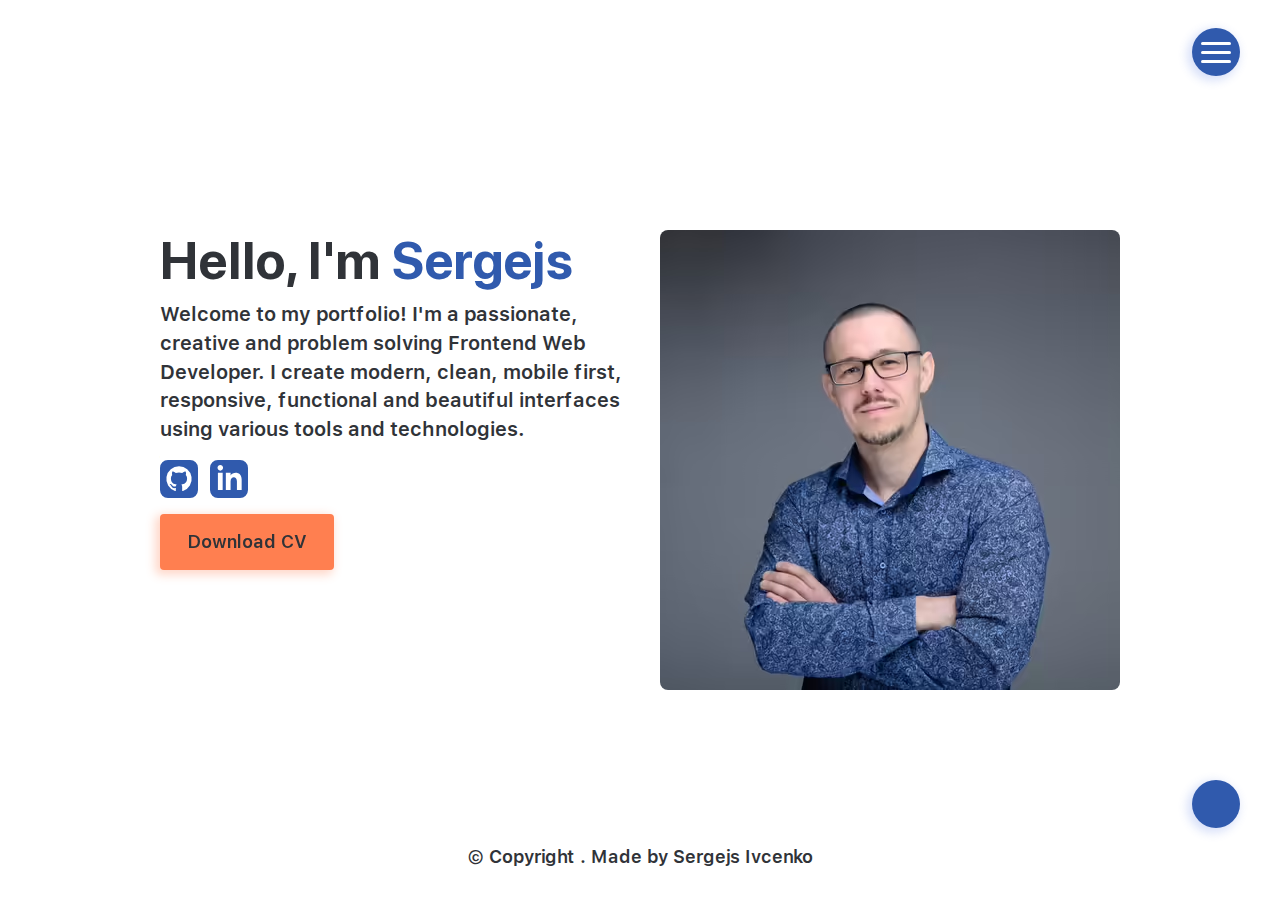
==== index.html @ 85f290d4 "Added preloaded scripts" ====
<!DOCTYPE html>
<html lang="en">

<head>
    <meta charset="UTF-8">
    <meta name="viewport" content="width=device-width, initial-scale=1.0">
    <meta name="description"
        content="Passionate, creative, and problem-solving Frontend Web Developer. I create modern, clean, mobile-first, responsive, functional, and beautiful interfaces.">
    <link rel="shortcut icon" href="./images/favicon.ico" type="image/x-icon">
    <!-- Preloading fonts start -->
    <link rel="preload" href="./fonts/SF-Pro-Display-Bold.woff2" as="font" type="font/woff2" crossorigin="">
    <link rel="preload" href="./fonts/SF-Pro-Display-Medium.woff2" as="font" type="font/woff2" crossorigin="">
    <link rel="preload" href="./fonts/SF-Pro-Text-Regular.woff2" as="font" type="font/woff2" crossorigin="">
    <link rel="preload" href="./fonts/SF-Pro-Text-Semibold.woff2" as="font" type="font/woff2" crossorigin="">
    <!-- Preloading fonts end -->
    <!-- Loading styles start -->
    <link rel="stylesheet" href="./styles/style.css" rel="preload">
    <!-- Loading styles end -->
    <!-- Preloading scripts start -->
    <link rel="preload" href="./js/gsap/gsap.min.js" as="script">
    <link rel="preload" href="./js/index.js" as="script">
    <link rel="preload" href="./js/animations.js" as="script">
    <link rel="preload" href="./js/focusTrap/index.js" as="script">
    <link rel="preload" href="./js/theme.js" as="script">
    <link rel="preload" href="./js/svgIcons/themeIcons.js" as="script">
    <link rel="preload" href="./js/navMenu/toggleMenu.js" as="script">
    <link rel="preload" href="./js/navMenu/closeMenu.js" as="script">
    <link rel="preload" href="./js/svgIcons/logoIcon.js" as="script">
    <!-- Preloading scripts end-->
    <!-- Loading scripts start -->
    <script src="./js/gsap/gsap.min.js" async></script>
    <script type="module" src="./js/index.js" async></script>
    <!-- Loading scripts end -->
    <base href="./">
    <title>Sergejs Ivcenko Portfolio | Front End Web Developer - Dublin</title>
</head>

<body>
    <!-- Grid wrapper start -->
    <div class="wrapper-grid">
        <!-- Header start -->
        <header class="header">
            <div class="wrapper-outer center-y space-between">
                <!-- Logo start -->
                <div id="logo"></div>
                <!-- Logo end -->

                <!-- Navigation start -->
                <div class="navigation">
                    <button type="button" class="navigation__btn btn btn-round center outline"
                        aria-label="Open Navigation" aria-pressed="false">
                        <span class="navigation__icon"></span>
                    </button>
                    <div class="navigation__bg" aria-expanded="false" role="navigation">
                        <!-- Main nav start -->
                        <nav class="navigation__nav center-x">
                            <ul class="navigation__list">
                                <li class="navigation__item">
                                    <a href="/" class="navigation__link active"><span data-title="Home">Home</span></a>
                                </li>
                                <li class="navigation__item">
                                    <a href="./pages/about-me.html" class="navigation__link "><span
                                            data-title="About Me">About
                                            Me</span></a>
                                </li>
                                <li class="navigation__item">
                                    <a href="./pages/projects/index.html" class="navigation__link "><span
                                            data-title="Projects">Projects</span></a>
                                </li>
                                <li class="navigation__item">
                                    <a href="./pages/blog.html" class="navigation__link "><span
                                            data-title="Blog">Blog</span></a>
                                </li>
                                <li class="navigation__item">
                                    <a href="./pages/contact-me.html" class="navigation__link "><span
                                            data-title="Contact Me">Contact Me</span></a>
                                </li>
                            </ul>
                        </nav>
                        <!-- Main nav end -->
                    </div>
                </div>
                <!-- Navigation end -->

            </div>
        </header>
        <!-- Header end -->

        <!-- Main start -->
        <main class="home center-y">
            <section class="home__section wrapper-outer">
                <div class="wrapper-inner home__section-columns">
                    <div class="home__content">
                        <div>
                            <h1 class="home__title heading-1">Hello, I&apos;m <span>Sergejs</span></h1>
                            <p class="home__desc">
                                Welcome to my portfolio! I&apos;m a passionate, creative and problem solving Frontend
                                Web
                                Developer. I create modern, clean,
                                mobile first, responsive, functional and beautiful interfaces using various tools and
                                technologies.
                            </p>
                        </div>
                        <div class="home__socials">
                            <a href="https://github.com/Sergio0831" target="_blank" aria-label="GitHub Profile"
                                class="home__socials-link"><svg xmlns="http://www.w3.org/2000/svg" viewBox="0 0 24 24"
                                    fill="currentColor">
                                    <path
                                        d="M19 0H5a5 5 0 00-5 5v14a5 5 0 005 5h14a5 5 0 005-5V5a5 5 0 00-5-5zm-4.466 19.59c-.405.078-.534-.171-.534-.384v-2.195c0-.747-.262-1.233-.55-1.481 1.782-.198 3.654-.875 3.654-3.947 0-.874-.312-1.588-.823-2.147.082-.202.356-1.016-.079-2.117 0 0-.671-.215-2.198.82A7.616 7.616 0 0012 7.868a7.643 7.643 0 00-2.003.269c-1.528-1.035-2.2-.82-2.2-.82-.434 1.102-.16 1.915-.077 2.118a3.092 3.092 0 00-.824 2.147c0 3.064 1.867 3.751 3.645 3.954-.229.2-.436.552-.508 1.07-.457.204-1.614.557-2.328-.666 0 0-.423-.768-1.227-.825 0 0-.78-.01-.055.487 0 0 .525.246.889 1.17 0 0 .463 1.428 2.688.944v1.489c0 .211-.129.459-.528.385A8 8 0 0112 4a8 8 0 012.534 15.59z" />
                                </svg></a>
                            <a href="https://www.linkedin.com/in/ivcenko/" target="_blank" aria-label="LinkedIn Profile"
                                class="home__socials-link">
                                <svg xmlns="http://www.w3.org/2000/svg" viewBox="0 0 24 24" fill="currentColor">
                                    <path
                                        d="M19 0H5a5 5 0 00-5 5v14a5 5 0 005 5h14a5 5 0 005-5V5a5 5 0 00-5-5zM8 19H5V8h3v11zM6.5 6.732c-.966 0-1.75-.79-1.75-1.764s.784-1.764 1.75-1.764 1.75.79 1.75 1.764-.783 1.764-1.75 1.764zM20 19h-3v-5.604c0-3.368-4-3.113-4 0V19h-3V8h3v1.765c1.396-2.586 7-2.777 7 2.476V19z" />
                                </svg>
                            </a>
                        </div>
                        <a href="./assets/Sergejs_Ivcenko_CV.pdf" class="home__btn btn-primary btn-primary--large"
                            download>
                            Download CV
                        </a>
                    </div>
                    <!-- Home image start -->
                    <picture class="home__image">
                        <!-- Avif format -->
                        <source
                            srcset="./images/home-page/portrait-960.avif 960w, ./images/home-page/portrait-820.avif 820w, ./images/home-page/portrait-460.avif 460w"
                            type="image/avif" sizes="(max-width: 960px) calc(100vw - 60px), 460px">
                        <!-- Fallback image -->
                        <img srcset="./images/home-page/portrait-960.webp 960w, ./images/home-page/portrait-820.webp 820w, ./images/home-page/portrait-460.webp 460w"
                            sizes="(max-width: 960px) calc(100vw - 60px), 460px"
                            src="./images/home-page/portrait-460.webp" class="home__portrait"
                            alt="Sergejs Ivcenko Portrait" width="460" height="460" loading="eager"
                            fetchpriority="high">
                    </picture>
                    <!-- Home image end -->
                </div>
            </section>
        </main>
        <!-- Main end -->

        <!-- Theme button start -->
        <button type="button" class="theme-btn btn btn-round center" role="switch" aria-checked="false"
            aria-label="Light Theme"></button>
        <!-- Theme button end -->

        <!-- Footer start -->
        <footer class="footer text-center">
            <div class="wrapper-outer">
                <p class="footer__copy">© Copyright <span id="footerYear"></span>. Made by Sergejs Ivcenko</p>
            </div>

        </footer>
        <!-- Footer start -->
    </div>
    <!-- Grid wrapper end -->

</body>

</html>
---- styles/style.css ----
/* Connected fonts */
@font-face {
	font-family: 'SF Pro Display';
	src: url('../fonts/SF-Pro-Display-Bold.woff2') format('woff2');
	font-weight: 700;
	font-display: swap;
	font-style: normal;
}

@font-face {
	font-family: 'SF Pro Display';
	src: url('../fonts/SF-Pro-Display-Medium.woff2') format('woff2');
	font-weight: 500;
	font-display: swap;
	font-style: normal;
}

@font-face {
	font-family: 'SF Pro Text';
	src: url('../fonts/SF-Pro-Text-Regular.woff2') format('woff2');
	font-weight: 400;
	font-display: swap;
	font-style: normal;
}

@font-face {
	font-family: 'SF Pro Text';
	src: url('../fonts/SF-Pro-Text-Semibold.woff2') format('woff2');
	font-weight: 600;
	font-display: swap;
	font-style: normal;
}

/* Variables */
:root {
	/* Colors */
	--monochrome-clr-light: #fff;
	--monochrome-clr-dark: #303338;
	--primary-clr-light: #567ae4;
	--primary-clr-base: #305aad;
	--primary-clr-dark-light: #233e59;
	--primary-clr-dark: #152739;
	--primary-clr-dark-700: #071626;
	--secondary-clr-light: #f68f6f;
	--secondary-clr-base: #ff7f50;
	--clr-error-light: #ff5252;
	--clr-error-base: #cd2c2c;
	--clr-input-light: rgba(255, 255, 255, 0.6);
	--clr-input-dark: rgba(48, 51, 56, 0.6);
	--clr-inherit: inherit;
	--clr-current: currentColor;
	--clr-transparent: transparent;

	/* Fonts */
	--font-headings: 'Sf Pro Display', sans-serif;
	--font-body: 'SF Pro Text', sans-serif;

	/* Font size */
	--text-xs: 0.75rem; /* 12px */
	--text-sm: 0.875rem; /* 14px */
	--text-base: 1rem; /* 16px */
	--text-md: 1.125rem; /* 18px */
	--text-lg: 1.375rem; /* 22px */
	--text-xl: 1.75rem; /* 28px */
	--text-2xl: 2.25rem; /* 36px */
	--text-3xl: 3.25rem; /* 52px */
	--text-full: 100%; /* 100% */
	--text-inherit: inherit;

	/* Font weight */
	--fw-normal: 400;
	--fw-medium: 500;
	--fw-semibold: 600;
	--fw-bold: 700;

	/* Line height */
	--lh-small: 120%;
	--lh-large: 160%;

	/* Border radius */
	--rounded: 0.25rem; /* 4px */
	--rounded-md: 0.5rem; /* 8px */
	--rounded-lg: 0.75rem; /* 12px */
	--rounded-full: 100%; /* 100% */

	/* Spacing */
	--spacing-1: 0.25rem; /* 4px */
	--spacing-1-5: 0.375rem; /* 6px */
	--spacing-2: 0.5rem; /* 8px */
	--spacing-2-5: 0.625rem; /* 10px */
	--spacing-3: 0.75rem; /* 12px */
	--spacing-4: 1rem; /* 16px */
	--spacing-5: 1.25rem; /* 20px */
	--spacing-6: 1.5rem; /* 24px */
	--spacing-7: 1.75rem; /* 28px */
	--spacing-8: 2rem; /* 32px */
	--spacing-9: 2.25rem; /* 36px */
	--spacing-10: 2.5rem; /* 40px */
	--spacing-11: 2.75rem; /* 44px */
	--spacing-12: 3rem; /* 48px */
	--spacing-13: 3.25rem; /* 52px */
	--spacing-14: 3.5rem; /* 56px */
	--spacing-15: 3.75rem; /* 60px */
	--spacing-16: 4rem; /* 64px */
	--spacing-20: 5rem; /* 80px */

	/* Display */
	--d-flex: flex;
	--d-grid: grid;
	--d-block: block;
	--d-inline-block: inline-block;

	/* Flex */
	--flex-wrap: wrap;

	/* Align */
	--align-center: center;
	--align-start: start;
	--align-end: end;

	/* Justify */
	--justify-center: center;
	--justify-start: flex-start;
	--justify-end: flex-end;
	--justify-between: space-between;

	/* Widht */
	--w-full: 100%;
	--w-screen: 100vw;
	--w-min: min-content;
	--w-max: max-content;
	--w-fit: fit-content;
	--w-auto: auto;
	--wrapper-outer-width: min(75rem, calc(var(--w-full) - 3.75rem));
	--wrapper-inner-width: min(60rem, var(--w-full));

	/* Height */
	--h-full: 100%;
	--h-screen: 100vh;
	--h-auto: auto;

	/* Position */
	--p-relative: relative;
	--p-absolute: absolute;
	--p-fixed: fixed;

	/* Top/Right/Bottom/Left */
	--inset-x-0: 0;
	--inset-y-0: 0;
	--inset-0: 0;

	/* Opacity */
	--opacity-full: 1;
	--opacity-none: 0;

	/* Overflow */
	--overflow-auto: auto;
	--overflow-hidden: hidden;

	/* Box shadow */
	--button-shadow: -3px 3px 10px 2px rgba(255, 127, 80, 0.3);
	--button-shadow-hover: -3px 3px 15px 5px rgba(255, 127, 80, 0.5);
	--blue-shadow: -3px 3px 10px 2px rgba(65, 105, 225, 0.2);
	--blue-shadow-hover: -3px 3px 10px 3px rgba(65, 105, 225, 0.4);
	--card-shadow: 0 0.313rem 1.25rem 0 rgba(65, 105, 225, 0.2);

	/* Transition */
	--transition-base: 0.3s cubic-bezier(0.4, 0, 0.2, 1);
}

/* Media for the system dark mode */
@media (prefers-color-scheme: dark) {
	:root {
		--body-bg: var(--primary-clr-dark);
		--form-bg: var(--primary-clr-dark-light);
		--body-text: var(--monochrome-clr-light);
		--theme-btn: var(--primary-clr-light);
		--clr-secondary: var(--secondary-clr-light);
		--body-link: var(--secondary-clr-light);
		--error: var(--clr-error-light);
		--input: var(--clr-input-light);
	}
}

/* Media for the system lignt mode */
@media (prefers-color-scheme: light) {
	:root {
		--body-bg: var(--monochrome-clr-light);
		--form-bg: var(--monochrome-clr-light);
		--body-text: var(--monochrome-clr-dark);
		--theme-btn: var(--primary-clr-base);
		--clr-secondary: var(--secondary-clr-base);
		--body-link: var(--primary-clr-base);
		--input: var(--clr-input-dark);
		--error: var(--clr-error-base);
	}
}

/* Color scheme for the dark mode */
[color-scheme='dark'] {
	--body-bg: var(--primary-clr-dark);
	--form-bg: var(--primary-clr-dark-light);
	--body-text: var(--monochrome-clr-light);
	--theme-btn: var(--primary-clr-light);
	--clr-secondary: var(--secondary-clr-light);
	--body-link: var(--secondary-clr-light);
	--input: var(--clr-input-light);
	--error: var(--clr-error-light);
}

/* Color scheme for the light mode */
[color-scheme='light'] {
	--body-bg: var(--monochrome-clr-light);
	--form-bg: var(--monochrome-clr-light);
	--body-text: var(--monochrome-clr-dark);
	--theme-btn: var(--primary-clr-base);
	--clr-secondary: var(--secondary-clr-base);
	--body-link: var(--primary-clr-base);
	--input: var(--clr-input-dark);
	--error: var(--clr-error-base);
}

/* Reset styles */
*,
*::after,
*::before {
	margin: 0;
	padding: 0;
	box-sizing: border-box;
}

ul {
	list-style-type: none;
}

a {
	text-decoration: none;
	outline: none;
	display: var(--d-inline-block);
	transition: var(--transition-base);
}

img,
picture {
	display: var(--d-block);
	max-width: var(--w-full);
	height: var(--h-full);
	object-fit: cover;
}

img {
	width: var(--w-auto);
	height: var(--h-auto);
}

button {
	cursor: pointer;
}

span {
	display: var(--d-inline-block);
}

input,
button,
textarea {
	font: var(--text-inherit);
}

textarea {
	resize: vertical;
}

/* Base styles */
html {
	font-size: var(--text-full);
}

body {
	position: var(--p-relative);
	background-color: var(--body-bg);
	color: var(--body-text);
	font-family: var(--font-body);
	line-height: var(--lh-large);
	font-weight: var(--fw-normal);
	font-size: var(--text-base);
	transition: background-color var(--transition-base),
		color var(--transition-base);
}

/* Typography */
.heading-1,
.heading-2,
.heading-3,
.heading-4 {
	line-height: var(--lh-small);
	font-family: var(--font-headings);
	letter-spacing: 1px;
}

.heading-1 {
	font-size: clamp(var(--text-2xl), 5vw + 1rem, var(--text-3xl));
}

.heading-2 {
	font-size: var(--text-2xl);
}

.heading-3 {
	font-size: var(--text-xl);
}

.heading-4 {
	font-size: var(--text-lg);
}

/* Buttons */
.btn {
	border: none;
}

.btn-round {
	width: 3rem;
	height: 3rem;
	border-radius: var(--rounded-full);
	background-color: var(--theme-btn);
	transition: transform var(--transition-base),
		background-color var(--transition-base), box-shadow var(--transition-base);
	box-shadow: var(--blue-shadow);
	position: var(--p-relative);
	outline: none;
	will-change: transform;
}

@media (hover: hover) {
	.btn-round:hover {
		transform: translate(5px, -5px) scale(1.05);
		box-shadow: var(--blue-shadow-hover);
	}
}

.btn-round:active {
	transform: translate(0, 0) scale(0.95);
	box-shadow: var(--blue-shadow);
}

.btn-primary {
	font-weight: var(--fw-semibold);
	color: var(--monochrome-clr-dark);
	background-color: var(--clr-secondary);
	border-radius: var(--rounded);
	box-shadow: var(--button-shadow);
	transition: transform var(--transition-base),
		background-color var(--transition-base), box-shadow var(--transition-base);
	will-change: transform;
}

.btn-primary--large {
	font-size: var(--text-inherit);
	padding: 0.75em 1.5em;
}

.btn-primary--small {
	font-size: var(--text-base);
	padding: 0.625em 1.25em;
}

@media (hover: hover) {
	.btn-primary:hover:not(:disabled) {
		transform: translate(5px, -5px) scale(1.05);
		box-shadow: var(--button-shadow-hover);
	}
}

.btn-primary:focus-visible:not(:disabled) {
	transform: translate(5px, -5px) scale(1.05);
	box-shadow: var(--button-shadow-hover);
}

.btn-primary:active:not(:disabled) {
	transform: translate(0, 0) scale(0.95);
	box-shadow: var(--button-shadow);
}

/* Links styles */
.body-link {
	position: var(--p-relative);
	color: var(--body-link);
	font-weight: var(--fw-semibold);
}

.body-link::before {
	content: '';
	position: var(--p-absolute);
	left: 0;
	bottom: 0;
	background-color: var(--body-link);
	width: var(--w-full);
	height: 2px;
	transform: scaleX(0);
	transform-origin: bottom right;
	transition: transform var(--transition-base);
}

.body-link:hover::before,
.body-link:focus::before {
	transform-origin: bottom left;
	transform: scaleX(1);
}

/* Utility classes */
.wrapper-grid {
	display: var(--d-grid);
	grid-template-columns: 1fr;
	grid-template-rows: auto 1fr auto;
	min-height: var(--h-screen);
}

.wrapper-outer {
	width: var(--wrapper-outer-width);
	margin: 0 auto;
}

.wrapper-inner {
	width: var(--wrapper-inner-width);
	margin: 0 auto;
}

.center {
	display: var(--d-flex);
	align-items: var(--align-center);
	justify-content: var(--justify-center);
}

.center-y {
	display: var(--d-flex);
	align-items: var(--align-center);
}

.center-x {
	display: var(--d-flex);
	justify-content: var(--justify-center);
}

.space-between {
	justify-content: var(--justify-between);
}

.responsive-columns {
	display: var(--d-flex);
	flex-wrap: var(--flex-wrap);
}

.text-center {
	text-align: var(--align-center);
}

/* Custom outline */
.outline {
	position: var(--p-relative);
	color: var(--secondary-clr-base);
}

.outline:before {
	content: '';
	inset: var(--inset-0);
	transition: opacity var(--transition-base), box-shadow var(--transition-base);
	opacity: var(--opacity-none);
	position: var(--p-absolute);
	margin: -4px;
	border-radius: inherit;
	background-color: var(--clr-transparent);
}

.outline:focus-visible::before {
	opacity: var(--opacity-full);
	box-shadow: 0 0 0 0.2rem var(--clr-current);
}

/* Logo icon styles */
.logo-icon {
	vertical-align: middle;
	transition: fill var(--transition-base);
}

/* Header styles */
.header {
	padding: var(--spacing-7) 0;
}

.header__logo {
	border-radius: var(--rounded-md);
}

/* Navigation button styles */
.navigation__btn {
	text-align: var(--align-center);
	z-index: 5;
}

.navigation__icon {
	position: var(--p-relative);
}

.navigation__icon,
.navigation__icon::before,
.navigation__icon::after {
	height: 3px;
	width: 1.875rem;
	background-color: var(--monochrome-clr-light);
	transition: transform var(--transition-base),
		background-color var(--transition-base);
	border-radius: var(--rounded);
	transition-delay: 0.9s;
	will-change: transform;
}

.navigation__icon::after,
.navigation__icon::before {
	content: '';
	position: var(--p-absolute);
	left: 0;
}

.navigation__icon::before {
	transform: translateY(-0.563rem);
}
.navigation__icon::after {
	transform: translateY(0.563rem);
}

.navigation__btn[aria-pressed='true'] .navigation__icon {
	background-color: var(--clr-transparent);
	transition-delay: 0s;
}

/* Rotate navigation button lines when aria-pressed attribute is true */
.navigation__btn[aria-pressed='true'] .navigation__icon::before {
	transform: translateY(0) rotate(135deg);
	transition-delay: 0s;
}

.navigation__btn[aria-pressed='true'] .navigation__icon::after {
	transform: translateY(0) rotate(-135deg);
	transition-delay: 0s;
}

/* Navigation background styles */
.navigation__bg {
	position: var(--p-absolute);
	top: var(--inset-y-0);
	left: var(--inset-x-0);
	background-color: var(--primary-clr-dark-700);
	transition: clip-path 0.5s cubic-bezier(0.19, 1, 0.22, 1);
	width: var(--w-full);
	height: var(--h-full);
	z-index: 4;
	clip-path: circle(
		0rem at calc(((100% + var(--wrapper-outer-width)) / 2) - 1.5rem) 3rem
	);
	transition-delay: 0.9s;
	overflow-y: var(--overflow-auto);
}

.navigation__bg[aria-expanded='true'] {
	clip-path: circle(100% at 50% 50%);
	transition: clip-path 2.5s cubic-bezier(0.19, 1, 0.22, 1);
}

/* Nav styles */
.navigation__nav {
	display: none;
	height: var(--h-full);
	padding: 20vh 0 0;
}

/* Nav links styles */
.navigation__item {
	margin: 0 0 var(--spacing-7);
	will-change: transform;
}

.navigation__item:last-child {
	margin: 0;
}

.navigation__link {
	position: var(--p-relative);
	font-size: var(--text-3xl);
	color: var(--secondary-clr-light);
	font-family: var(--font-headings);
	font-weight: var(--fw-bold);
	line-height: var(--lh-small);
	letter-spacing: 1px;
}

/* Nav links hover animation */
span[data-title]::before {
	content: attr(data-title);
	position: var(--p-absolute);
	top: var(--inset-y-0);
	left: var(--inset-x-0);
	color: var(--monochrome-clr-light);
	clip-path: inset(0 0 0 0);
	transition: transform var(--transition-base), opacity var(--transition-base),
		clip-path var(--transition-base);
}

.navigation__link:hover span[data-title]::before,
.navigation__link:focus-visible span[data-title]::before,
.navigation__link.active span[data-title]::before {
	clip-path: inset(100% 0 0 0);
}

/* Home page styles */
.home__section-columns {
	display: var(--d-grid);
	row-gap: var(--spacing-6);
}

.home__content {
	display: var(--d-grid);
	row-gap: var(--spacing-4);
	align-self: var(--align-start);
}

.home__title {
	margin: 0 0 var(--spacing-2);
}

.home__title span {
	color: var(--theme-btn);
	transition: var(--transition-base);
}

.home__desc {
	font-size: var(--text-md);
	font-weight: var(--fw-semibold);
}

.home__socials {
	display: var(--d-flex);
	column-gap: var(--spacing-3);
}

.home__socials-link {
	width: 2.375rem;
	height: 2.375rem;
	color: var(--theme-btn);
}

.home__socials-link:hover,
.home__socials-link:focus-visible {
	color: var(--clr-secondary);
}

.home__btn {
	justify-self: var(--justify-start);
}

.home__portrait {
	border-radius: var(--rounded-md);
}

/* About Me Page styles */
.about-me__image {
	border-radius: var(--rounded-md);
}

.about-me,
.what-i-do {
	margin: 0 0 var(--spacing-10);
}

.about-me__title,
.what-i-do__title,
.skills__title {
	margin: 0 0 var(--spacing-5);
}

.about-me__columns {
	display: var(--d-grid);
	row-gap: var(--spacing-8);
}

.what-i-do__columns {
	column-gap: 8%;
	row-gap: var(--spacing-6);
}

.what-i-do__column {
	flex: 1 0 calc(21.25rem - 8%);
}

.what-i-do__column-title {
	margin: 0 0 var(--spacing-3);
}

.skills__list {
	gap: var(--spacing-3);
}

.skills__item {
	color: var(--monochrome-clr-light);
	font-weight: var(--fw-semibold);
	border-radius: var(--rounded-md);
	background-color: var(--primary-clr-dark-light);
	padding: var(--spacing-2-5) var(--spacing-4);
	font-size: var(--text-md);
}

/* Projects page styles */
.projects__section,
.blog__section {
	padding: 0 0 var(--spacing-10);
}

.projects__title {
	margin: 0 0 var(--spacing-4);
}

/* Projects slider styles */
.projects__slider {
	background-color: var(--primary-clr-dark-700);
	height: var(--h-screen);
	width: var(--w-screen);
	overflow: var(--overflow-hidden);
	position: relative;
}

.projects__slider-slide {
	--offset-y: 15%;
}

.slide-wrapper {
	height: var(--h-full);
	display: var(--d-grid);
	padding: 0 var(--spacing-5);
}

.project-img {
	align-self: var(--align-start);
	justify-self: var(--justify-start);
	position: var(--p-absolute);
	top: var(--offset-y);
}

/* Project card styles */
.project-card {
	max-width: 21rem;
	width: var(--w-full);
	background-color: var(--body-bg);
	padding: var(--spacing-5) var(--spacing-6);
	border-radius: var(--rounded-lg);
	transition: background-color var(--transition-base);
	z-index: 1;
	position: var(--p-absolute);
	top: 43%;
	left: var(--spacing-1-5);
}

.project-card__header {
	display: var(--d-grid);
	row-gap: var(--spacing-3);
}

.project-card__list {
	display: var(--d-flex);
	column-gap: var(--spacing-3);
}

.project-card__item {
	color: var(--monochrome-clr-light);
	background-color: var(--primary-clr-dark-light);
	padding: var(--spacing-2);
	font-size: var(--text-sm);
	border-radius: var(--rounded);
	font-weight: var(--fw-semibold);
	line-height: var(--lh-small);
}

.project-card__info {
	margin: var(--spacing-4) 0;
}

.project-card__title {
	margin: 0 0 var(--spacing-2);
}

.project-card__desc {
	font-weight: var(--fw-semibold);
}

.project-card__link {
	display: var(--d-inline-block);
}

.project-card__icon {
	height: 1.5rem;
	vertical-align: middle;
	margin: 0 0 0 var(--spacing-2);
	transition: transform var(--transition-base);
}

.project-card__link:hover .project-card__icon {
	transform: translateX(5px);
}

.project-card__link:active .project-card__icon {
	transform: translateX(0);
}

/* Projects slider pagination */
.projects__slider-pagination {
	color: var(--monochrome-clr-light);
	position: var(--p-absolute);
	top: var(--spacing-8);
	left: var(--spacing-8);
	font-weight: var(--fw-semibold);
	font-size: var(--text-lg);
	height: 2.25rem;
	z-index: 2;
}

.projects__slider-current,
.projects__slider-total {
	line-height: 100%;
}

.projects__slider-current {
	color: var(--secondary-clr-light);
	font-size: var(--text-2xl);
	width: 2.875rem;
}

.projects__slider-total {
	align-self: var(--align-end);
	width: var(--w-min);
}

/* Projects slider navigation styles */
.projects__slider-navigation {
	position: var(--p-absolute);
	top: var(--spacing-8);
	right: var(--spacing-8);
	z-index: 2;
	column-gap: var(--spacing-2);
}

.projects__slider-navigation .slide-btn {
	color: var(--monochrome-clr-light);
	width: 2.5rem;
	height: 2.5rem;
	background-color: var(--primary-clr-dark-light);
	border: none;
	border-radius: var(--rounded);
	padding: var(--spacing-1);
	transition: color var(--transition-base);
	outline: none;
}

.slide-btn:hover {
	color: var(--secondary-clr-light);
}

.slide-btn.slider-btn-disabled {
	color: rgba(255, 255, 255, 0.3);
}

.projects__slider-navigation .prev-slide,
.projects__slider-navigation .next-slide {
	rotate: -90deg;
}

/* Projects slider scrollbar styles */
.projects__slider-scrollbar {
	--swiper-scrollbar-border-radius: 0;
	--swiper-scrollbar-top: 50%;
	--swiper-scrollbar-right: var(--spacing-8);
	--swiper-scrollbar-sides-offset: 30%;
	--swiper-scrollbar-bg-color: var(--monochrome-clr-light);
	--swiper-scrollbar-drag-bg-color: var(--secondary-clr-light);
	--swiper-scrollbar-size: 5px;
}

/* Projects lazy preloader styles */
.swiper-lazy-preloader {
	--swiper-preloader-color: var(--secondary-clr-light);
}

/* Single project page styles */
.project__columns {
	display: var(--d-grid);
	row-gap: var(--spacing-8);
}

.project__logo {
	margin: 0 0 var(--spacing-4);
}

.project__desc {
	margin: var(--spacing-4) 0 var(--spacing-5);
}

.project__links {
	display: var(--d-flex);
	column-gap: var(--spacing-8);
}

.project__image {
	border-radius: var(--rounded-md);
}

.project__info-section {
	margin: var(--spacing-8) 0 var(--spacing-10);
}

.project__key-title,
.project__tools-title {
	margin: 0 0 var(--spacing-4);
}

.project__keys-list {
	list-style-position: inside;
}

.project__keys-item {
	position: var(--p-relative);
	margin: 0 0 var(--spacing-2);
}

.project__keys-item:last-child {
	margin: 0;
}

.project__keys-item::before {
	content: '\2713';
	color: var(--body-link);
	transition: color var(--transition-base);
}

.project__tools {
	display: var(--d-flex);
	flex-wrap: var(--flex-wrap);
	column-gap: var(--spacing-6);
	row-gap: var(--spacing-6);
}

.project__tool {
	display: var(--d-grid);
	row-gap: var(--spacing-1-5);
	justify-items: var(--justify-center);
}

.project__tool-name {
	font-size: var(--text-sm);
	font-weight: var(--fw-semibold);
}

.project__showcase-section {
	margin: var(--spacing-10) 0;
}

.project__link-back {
	margin: var(--spacing-1) 0 var(--spacing-8);
}

/* Project slider styles */
.project__slider-section {
	overflow: hidden;
}

.project__slider {
	width: var(--w-screen);
	max-width: var(--w-full);
}

.project__slider-pagination {
	column-gap: var(--spacing-2);
	padding: var(--spacing-8) 0 0;
}

.pagination-btn {
	background-color: var(--clr-transparent);
	border: none;
	color: var(--body-text);
	width: 2.5rem;
	height: 2.5rem;
	transition: color var(--transition-base);
	outline: none;
	border-radius: var(--rounded);
}

.pagination-btn:hover,
.pagination-btn:focus,
.pagination-btn__current {
	color: var(--body-link);
}

/* Contact Me page styles */
.contact-me {
	padding: 0;
}

.contact-me__section {
	margin: 0 0 var(--spacing-8);
}

.contact-me__title {
	margin: 0 0 var(--spacing-4);
}

/* Contact Form styles */
.contact-me__form {
	--text-size: 1.25rem;

	max-width: 48.75rem;
	margin: 0 auto;
	display: var(--d-grid);
	row-gap: var(--spacing-6);
	background-color: var(--clr-transparent);
}

.contact-me__form-group {
	display: var(--d-flex);
	flex-direction: column-reverse;
	row-gap: var(--spacing-2);
}

.contact-me__form-group__label {
	display: var(--d-flex);
	justify-content: var(--justify-between);
}

.contact-me__form-label {
	font-size: var(--text-md);
	font-weight: var(--fw-semibold);
	display: var(--d-inline-block);
	transition: color var(--transition-base);
}

.error-message {
	margin-left: auto;
	font-size: var(--body-text);
	color: var(--error);
	transition: color var(--transition-base);
}

.contact-me__form-input {
	width: var(--w-full);
	border: 1px solid var(--input);
	outline-color: var(--input);
	background-color: transparent;
	border-radius: var(--rounded-md);
	color: var(--clr-inherit);
	transition: color var(--transition-base), border-color var(--transition-base);
	font-size: var(--text-md);
	padding: var(--spacing-2) var(--spacing-4);
	outline: none;
}

.contact-me__form-input[name='message'] {
	height: 11rem;
}

.contact-me__form-input:focus {
	border-color: var(--clr-secondary);
}

.contact-me__form-input.invalid {
	border-color: var(--error);
}

.contact-me__form-input:focus.invalid {
	border-color: var(--error);
}

.contact-me__form-input.invalid
	+ .contact-me__form-group__label
	.contact-me__form-label {
	color: var(--error);
}

.contact-me__form-input:focus.invalid
	+ .contact-me__form-group__label
	.contact-me__form-label {
	color: var(--error);
}

.contact-me__form-btn:disabled {
	box-shadow: none;
	background-color: var(--secondary-clr-light);
	cursor: initial;
}

/* Spinner styles */
.spinner {
	border: 4px solid rgba(0, 0, 0, 0.4);
	border-top: 4px solid var(--primary-clr-dark);
	border-radius: 50%;
	width: 1.75rem;
	height: 1.75rem;
	animation: spin 0.5s linear infinite;
	display: var(--d-inline-block);
}

@keyframes spin {
	0% {
		transform: rotate(0deg);
	}
	100% {
		transform: rotate(360deg);
	}
}

/* Modal styles */
.modal {
	position: var(--p-absolute);
	inset: 0;
	background-color: var(--clr-input-dark);
	backdrop-filter: blur(10px);
	z-index: 7;
	padding: 0 var(--spacing-6);
	display: none;
}

.modal__content {
	max-width: 22.5rem;
	position: var(--p-relative);
	background-color: var(--primary-clr-dark-light);
	color: var(--monochrome-clr-light);
	box-shadow: var(--card-shadow);
	border-radius: var(--rounded-md);
	padding: var(--spacing-14) var(--spacing-7);
	font-size: var(--text-md);
	font-weight: var(--fw-semibold);
}

.modal__close {
	width: 2.5rem;
	height: 2.5rem;
	background-color: transparent;
	color: var(--monochrome-clr-light);
	transition: color var(--transition-base);
	position: var(--p-absolute);
	top: var(--spacing-1);
	right: var(--spacing-1);
}

.modal__close:hover,
.modal__close:focus {
	color: var(--secondary-clr-base);
}

/* Dark / Light theme button switch styles */
.theme-btn-wrapper {
	position: var(--p-relative);
	height: var(--h-full);
}

.theme-btn {
	position: var(--p-fixed);
	bottom: 4.5rem;
	right: calc((100% - var(--wrapper-outer-width)) / 2);
	z-index: 3;
}

.theme-btn svg {
	width: 1.625rem;
	height: 1.625rem;
}

/* Footer styles */
.footer {
	padding: var(--spacing-7) 0;
	font-weight: var(--fw-semibold);
}

/* Media query for the tablet screen with min-width of the 460px - 28.75rem */
@media screen and (min-width: 30rem) {
	/* Base styles */
	body {
		font-size: var(--text-md);
	}

	/* Home page styles */
	.home__desc {
		font-size: 1.25rem;
	}

	/* About Me page styles */
	.about-me,
	.what-i-do,
	.skills,
	.projects__section,
	.blog__section {
		margin: 0 0 var(--spacing-15);
	}

	.project__info-section {
		margin: var(--spacing-8) 0 var(--spacing-15);
	}

	.project__showcase-section {
		margin: var(--spacing-15) 0;
	}

	.about-me__title,
	.what-i-do__title,
	.skills__title {
		margin: 0 0 var(--spacing-8);
	}

	.what-i-do__column-title {
		margin: 0 0 var(--spacing-4);
	}

	.skills__item {
		font-size: 1.25rem;
	}

	/* Project slider styles */
	.projects__slider-slide {
		--offset-y: 12%;
	}

	.project-card {
		max-width: 27.125rem;
		padding: var(--spacing-5) var(--spacing-10);
		left: unset;
	}

	.project-card__info {
		margin: var(--spacing-6) 0;
	}

	.project-card__title {
		margin: 0 0 var(--spacing-3);
	}

	.project-img {
		justify-self: var(--justify-end);
	}

	/* Contact Me section styles */
	.contact-me__section {
		margin: 0 0 var(--spacing-10);
	}

	/* Contact Me Form styles */
	.contact-me__form {
		background-color: var(--form-bg);
		border-radius: var(--rounded-lg);
		padding: var(--spacing-12);
		box-shadow: var(--card-shadow);
		transition: background-color var(--transition-base);
	}
}

/* Media query for the screen with min-width of the 820px - 51.25rem */
@media screen and (min-width: 51.25rem) {
	.about-me {
		padding: var(--spacing-8) 0 0;
	}

	.projects__section,
	.blog__section {
		margin: var(--spacing-8) 0 var(--spacing-15);
	}

	.project__showcase-section {
		margin: var(--spacing-15) 0;
	}

	.project__link-back {
		margin: var(--spacing-4) 0 var(--spacing-4);
	}

	/* Contact Me page styles */
	.contact-me {
		padding: var(--spacing-8) 0 var(--spacing-10);
	}

	.contact-me__section {
		margin: 0 0 var(--spacing-15);
	}

	.contact-me__form {
		padding: var(--spacing-16);
		row-gap: var(--spacing-8);
	}
}

/* Media query for the screen with min-width of the 960px - 60rem */
@media screen and (min-width: 60rem) {
	/* Home page styles */
	.home__section-columns {
		grid-template-columns: 1fr auto;
	}

	/* About Me Page styles */
	.about-me__columns,
	.project__columns {
		grid-template-columns: 47% 28.5rem;
		justify-content: var(--justify-between);
	}

	/* Single project page styles */
	.project__link-back {
		margin: var(--spacing-8) 0 var(--spacing-8);
	}
}

/* Media query for the screen with min-width of the 1060px - 66.25rem */
@media screen and (min-width: 66.25rem) {
	/* Projects slider navigation styles */
	.projects__slider-navigation {
		display: var(--d-grid);
		row-gap: var(--spacing-3);
	}

	.projects__slider-navigation .prev-slide,
	.projects__slider-navigation .next-slide {
		rotate: initial;
	}
}
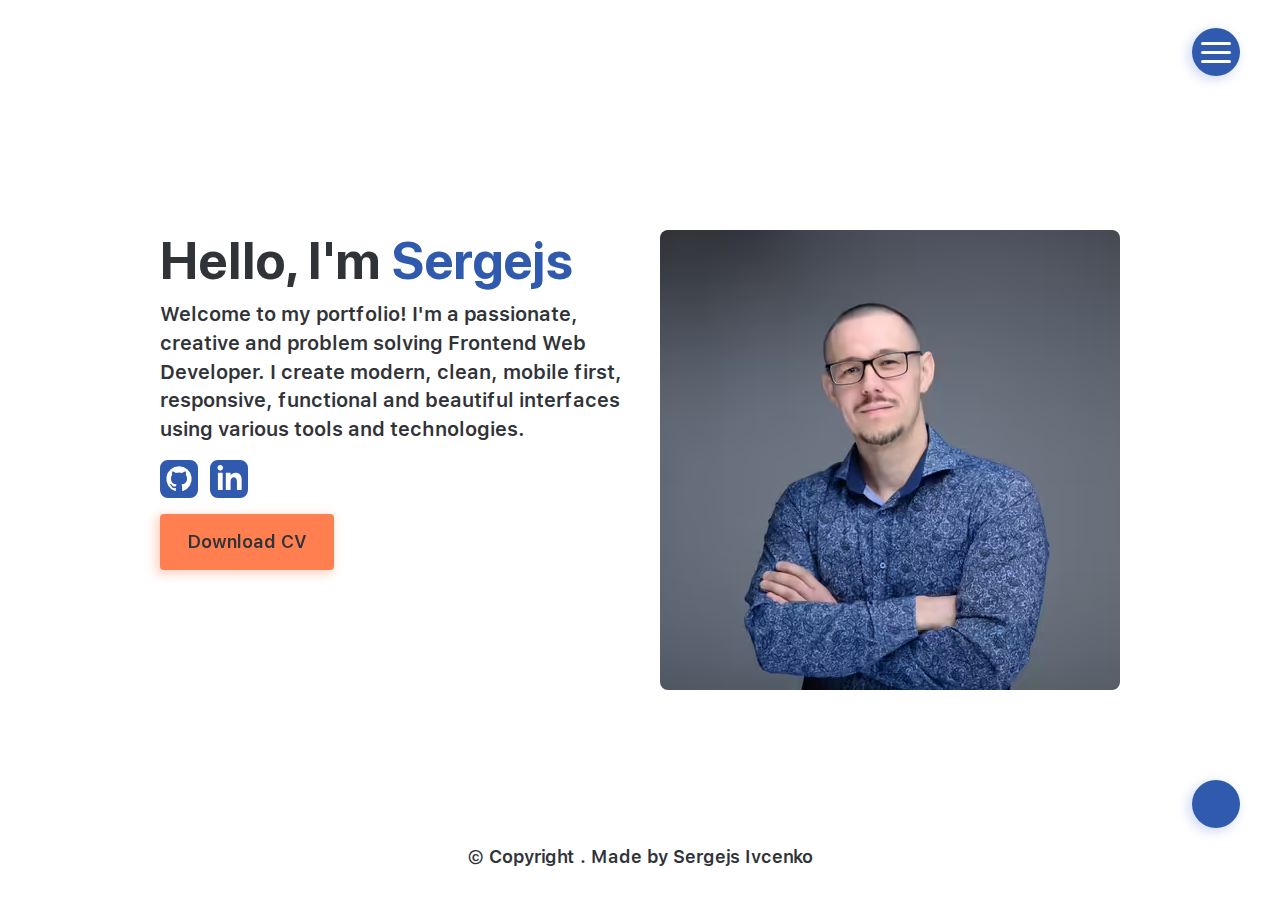
==== commit 5a07a041: "Updated" ====
--- a/index.html
+++ b/index.html
@@ -14,18 +14,19 @@
     <link rel="preload" href="./fonts/SF-Pro-Text-Semibold.woff2" as="font" type="font/woff2" crossorigin="">
     <!-- Preloading fonts end -->
     <!-- Loading styles start -->
-    <link rel="stylesheet" href="./styles/style.css" rel="preload">
+    <link rel="preload" href="./styles/style.css" as="style">
+    <link rel="stylesheet" href="./styles/style.css">
     <!-- Loading styles end -->
     <!-- Preloading scripts start -->
-    <link rel="preload" href="./js/gsap/gsap.min.js" as="script">
-    <link rel="preload" href="./js/index.js" as="script">
-    <link rel="preload" href="./js/animations.js" as="script">
-    <link rel="preload" href="./js/focusTrap/index.js" as="script">
-    <link rel="preload" href="./js/theme.js" as="script">
-    <link rel="preload" href="./js/svgIcons/themeIcons.js" as="script">
-    <link rel="preload" href="./js/navMenu/toggleMenu.js" as="script">
-    <link rel="preload" href="./js/navMenu/closeMenu.js" as="script">
-    <link rel="preload" href="./js/svgIcons/logoIcon.js" as="script">
+    <link rel="preload" href="./js/gsap/gsap.min.js" as="script" type="text/javascript">
+    <link rel="preload" href="./js/index.js" as="script" type="text/javascript">
+    <link rel="preload" href="./js/animations.js" as="script" type="text/javascript">
+    <link rel="preload" href="./js/focusTrap/index.js" as="script" type="text/javascript">
+    <link rel="preload" href="./js/theme.js" as="script" type="text/javascript">
+    <link rel="preload" href="./js/svgIcons/themeIcons.js" as="script" type="text/javascript">
+    <link rel="preload" href="./js/navMenu/toggleMenu.js" as="script" type="text/javascript">
+    <link rel="preload" href="./js/navMenu/closeMenu.js" as="script" type="text/javascript">
+    <link rel="preload" href="./js/svgIcons/logoIcon.js" as="script" type="text/javascript">
     <!-- Preloading scripts end-->
     <!-- Loading scripts start -->
     <script src="./js/gsap/gsap.min.js" async></script>
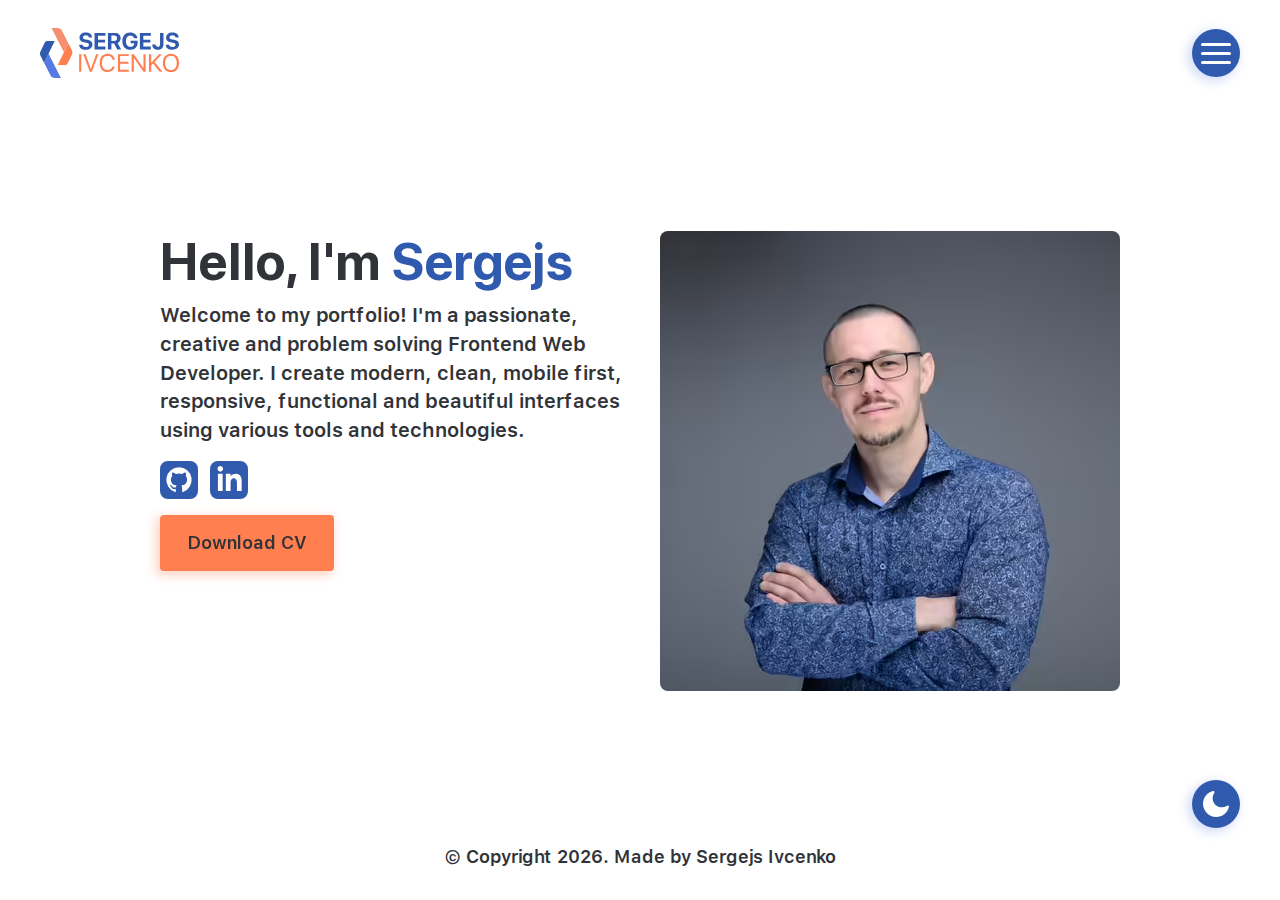
==== commit 634e59de: "Updated" ====
--- a/index.html
+++ b/index.html
@@ -29,8 +29,8 @@
     <link rel="preload" href="./js/svgIcons/logoIcon.js" as="script" type="text/javascript">
     <!-- Preloading scripts end-->
     <!-- Loading scripts start -->
-    <script src="./js/gsap/gsap.min.js" async></script>
-    <script type="module" src="./js/index.js" async></script>
+    <script src="./js/gsap/gsap.min.js" defer></script>
+    <script type="module" src="./js/index.js" defer></script>
     <!-- Loading scripts end -->
     <base href="./">
     <title>Sergejs Ivcenko Portfolio | Front End Web Developer - Dublin</title>
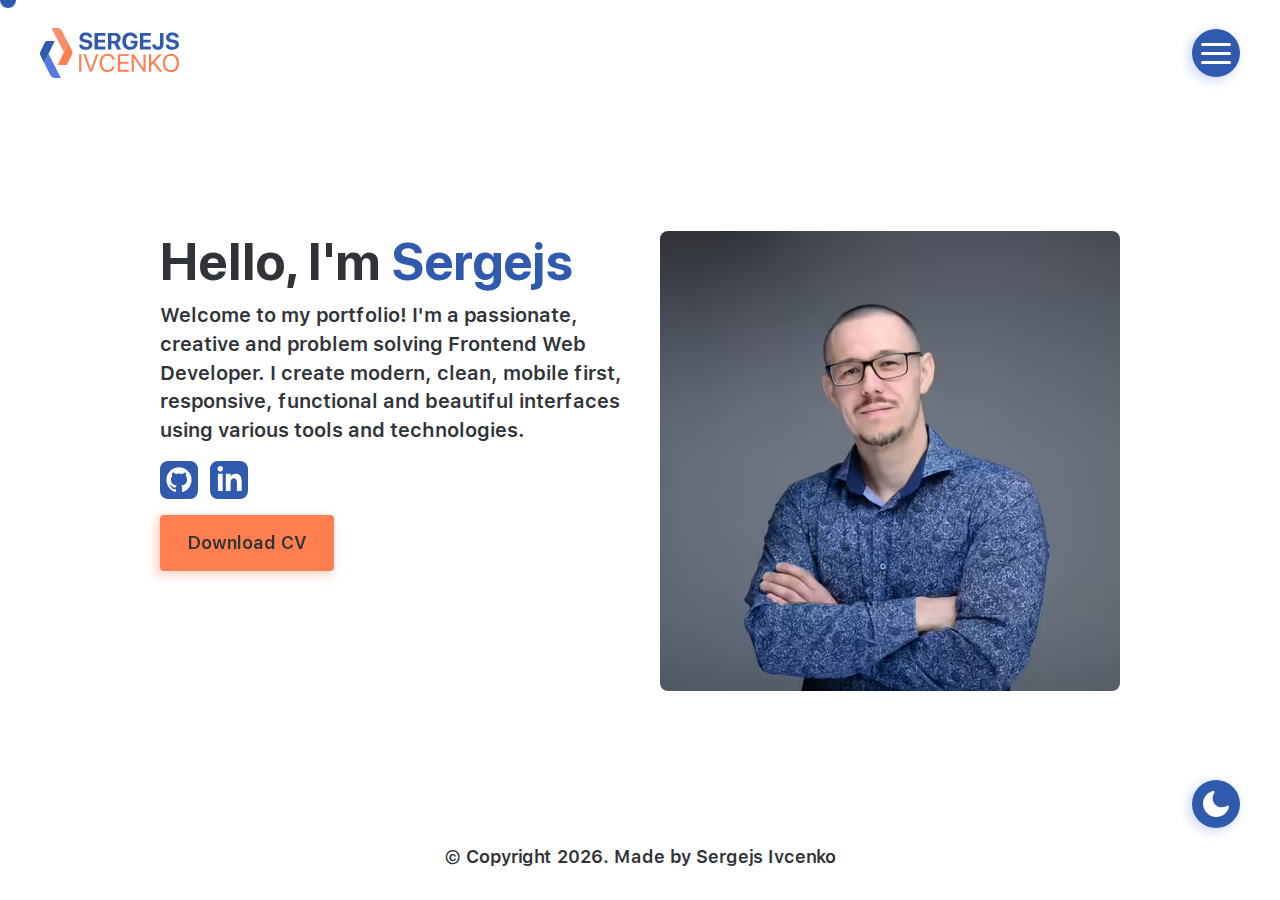
==== commit 6c09af86: "Implemented custom cursor" ====
--- a/index.html
+++ b/index.html
@@ -9,17 +9,16 @@
     <link rel="shortcut icon" href="./images/favicon.ico" type="image/x-icon">
     <!-- Preloading fonts start -->
     <link rel="preload" href="./fonts/SF-Pro-Display-Bold.woff2" as="font" type="font/woff2" crossorigin="">
-    <link rel="preload" href="./fonts/SF-Pro-Display-Medium.woff2" as="font" type="font/woff2" crossorigin="">
+    <link rel="preload" href="./fonts/SF-Pro-Display-Medium.woff2" as="font" type="font/woff2" crossorigin="anonymous">
     <link rel="preload" href="./fonts/SF-Pro-Text-Regular.woff2" as="font" type="font/woff2" crossorigin="">
     <link rel="preload" href="./fonts/SF-Pro-Text-Semibold.woff2" as="font" type="font/woff2" crossorigin="">
     <!-- Preloading fonts end -->
-    <!-- Loading styles start -->
+    <!-- Preloading styles start -->
     <link rel="preload" href="./styles/style.css" as="style">
-    <link rel="stylesheet" href="./styles/style.css">
-    <!-- Loading styles end -->
+    <!-- Preloading styles end -->
     <!-- Preloading scripts start -->
     <link rel="preload" href="./js/gsap/gsap.min.js" as="script" type="text/javascript">
-    <link rel="preload" href="./js/index.js" as="script" type="text/javascript">
+    <link rel="preload" href="./js/index.js" as="script" type="text/javascript" crossorigin="anonymous">
     <link rel="preload" href="./js/animations.js" as="script" type="text/javascript">
     <link rel="preload" href="./js/focusTrap/index.js" as="script" type="text/javascript">
     <link rel="preload" href="./js/theme.js" as="script" type="text/javascript">
@@ -28,15 +27,22 @@
     <link rel="preload" href="./js/navMenu/closeMenu.js" as="script" type="text/javascript">
     <link rel="preload" href="./js/svgIcons/logoIcon.js" as="script" type="text/javascript">
     <!-- Preloading scripts end-->
+    <!-- Loading styles start -->
+    <link rel="stylesheet" href="./styles/style.css">
+    <!-- Loading styles end -->
     <!-- Loading scripts start -->
-    <script src="./js/gsap/gsap.min.js" defer></script>
-    <script type="module" src="./js/index.js" defer></script>
+    <script src="./js/gsap/gsap.min.js"></script>
+    <script type="module" src="./js/index.js"></script>
     <!-- Loading scripts end -->
     <base href="./">
     <title>Sergejs Ivcenko Portfolio | Front End Web Developer - Dublin</title>
 </head>
 
 <body>
+    <!-- Custom cursor start -->
+    <div id="cursor" class="cursor">
+    </div>
+    <!-- Custom cursor end -->
     <!-- Grid wrapper start -->
     <div class="wrapper-grid">
         <!-- Header start -->
--- a/styles/style.css
+++ b/styles/style.css
@@ -483,6 +483,33 @@
 	transition: fill var(--transition-base);
 }
 
+/* Custom cursor styles, only on devices with the hover effect */
+@media (hover: hover) {
+	.cursor {
+		position: var(--p-absolute);
+		width: 1rem;
+		height: 1rem;
+		border-radius: var(--rounded-full);
+		background-color: var(--theme-btn);
+		z-index: 10;
+		user-select: none;
+		pointer-events: none;
+		margin: -0.5rem 0 -0.5rem;
+		transition: background-color var(--transition-base),
+			scale var(--transition-base);
+	}
+
+	.cursor.active {
+		scale: 3.4;
+		background-color: rgba(255, 255, 255, 0.1);
+		border: 0.1px solid var(--theme-btn);
+	}
+
+	.cursor.hidden {
+		scale: 0.01;
+	}
+}
+
 /* Header styles */
 .header {
 	padding: var(--spacing-7) 0;
--- a/styles/style.css
+++ b/styles/style.css
@@ -483,6 +483,33 @@
 	transition: fill var(--transition-base);
 }
 
+/* Custom cursor styles, only on devices with the hover effect */
+@media (hover: hover) {
+	.cursor {
+		position: var(--p-absolute);
+		width: 1rem;
+		height: 1rem;
+		border-radius: var(--rounded-full);
+		background-color: var(--theme-btn);
+		z-index: 10;
+		user-select: none;
+		pointer-events: none;
+		margin: -0.5rem 0 -0.5rem;
+		transition: background-color var(--transition-base),
+			scale var(--transition-base);
+	}
+
+	.cursor.active {
+		scale: 3.4;
+		background-color: rgba(255, 255, 255, 0.1);
+		border: 0.1px solid var(--theme-btn);
+	}
+
+	.cursor.hidden {
+		scale: 0.01;
+	}
+}
+
 /* Header styles */
 .header {
 	padding: var(--spacing-7) 0;
